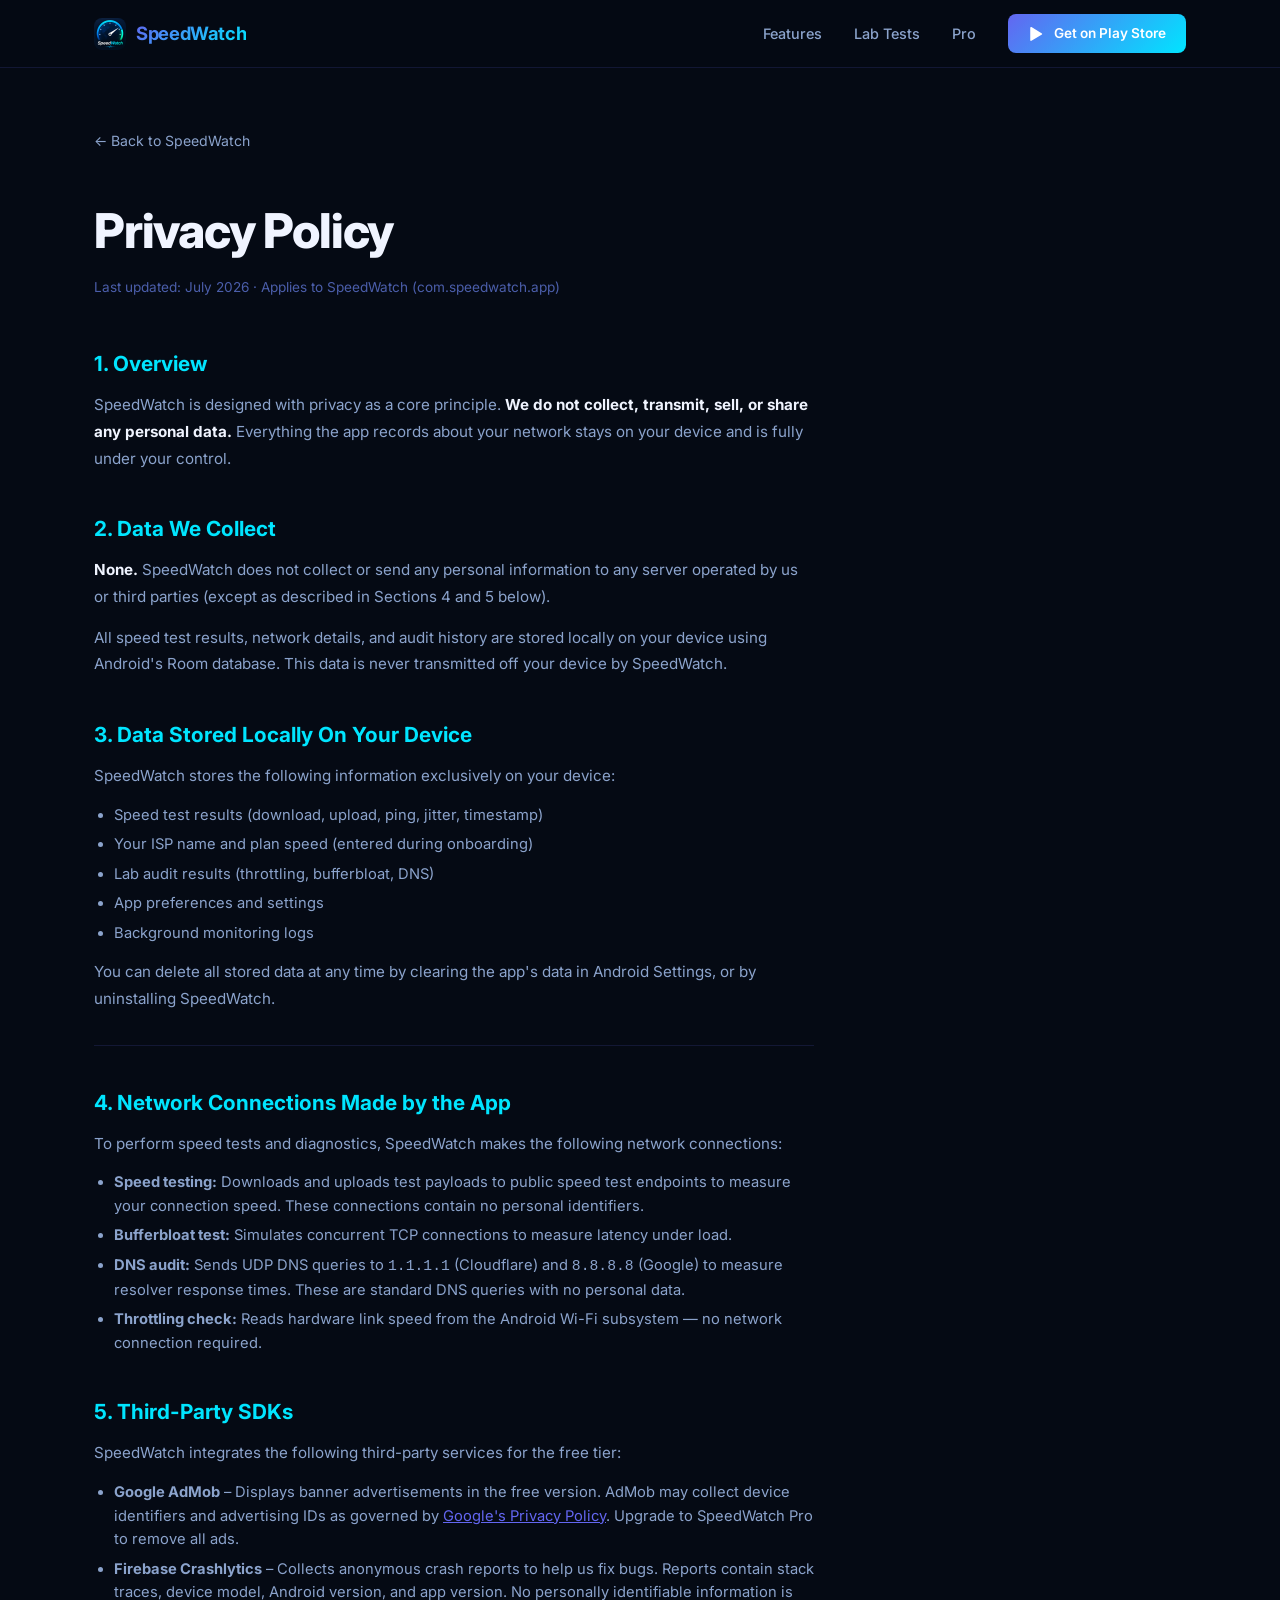
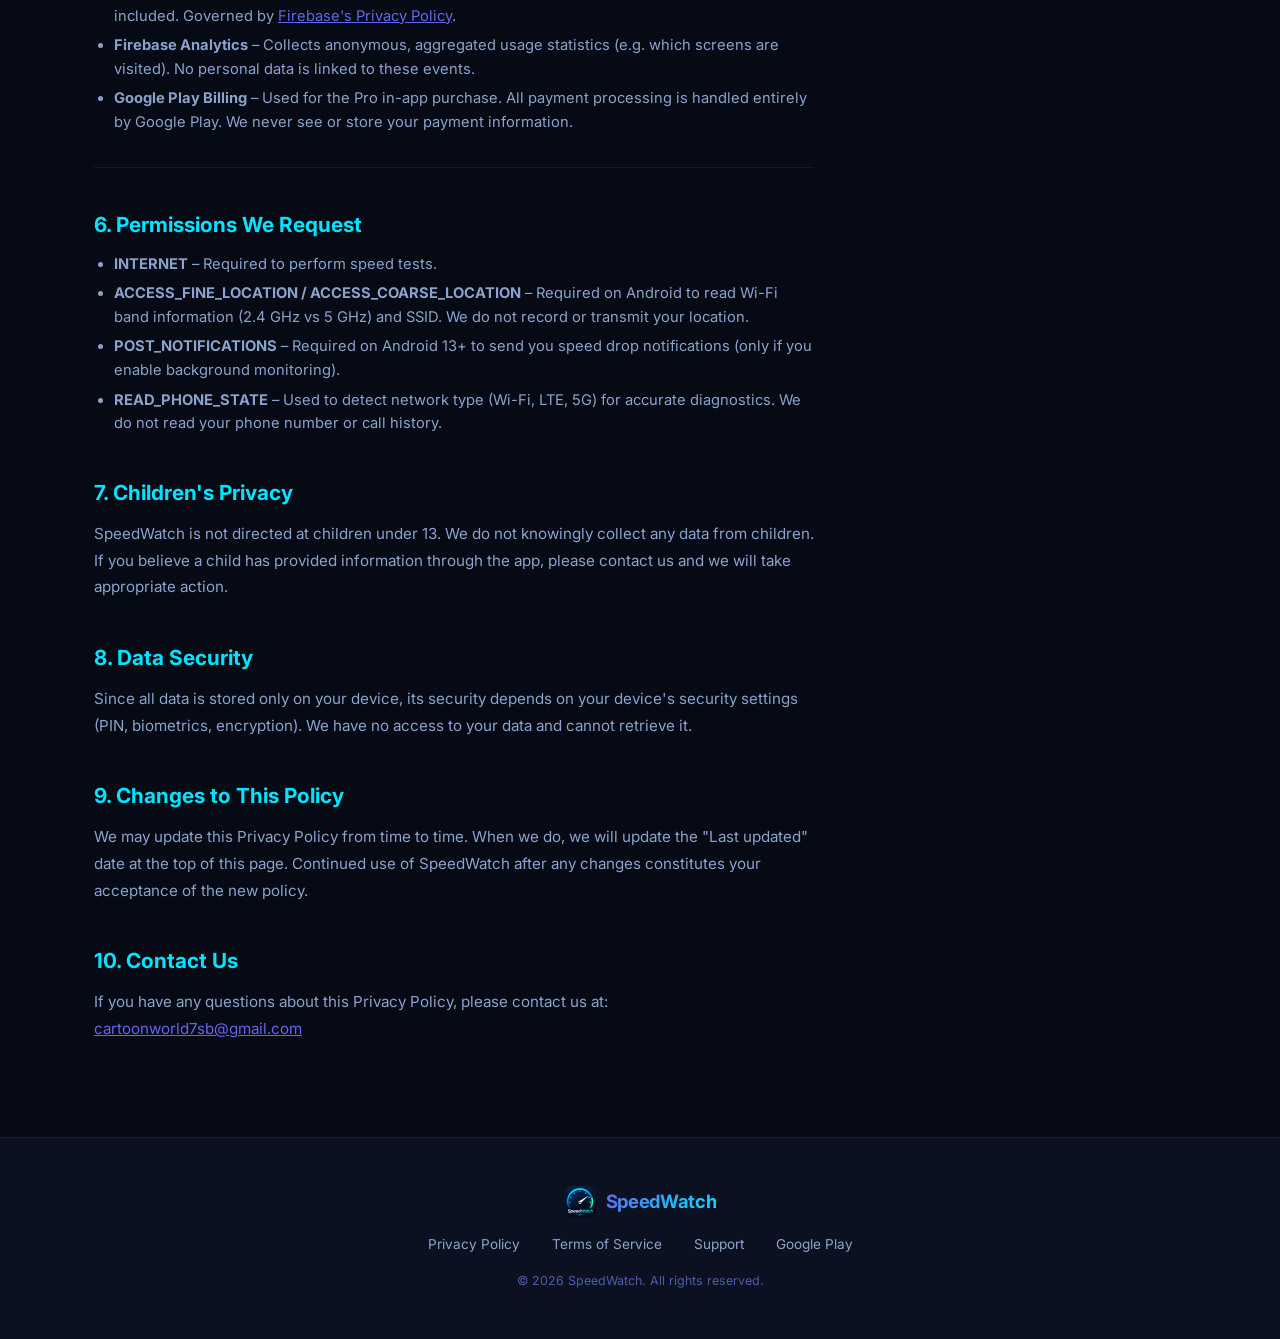
==== privacy.html @ 7759d702 "feat: initial SpeedWatch website release" ====
<!DOCTYPE html>
<html lang="en">
<head>
  <meta charset="UTF-8" />
  <meta name="viewport" content="width=device-width, initial-scale=1.0" />
  <title>Privacy Policy – SpeedWatch</title>
  <meta name="description" content="SpeedWatch Privacy Policy – learn how we handle your data (we don't collect any). All data stays on your device." />
  <link rel="icon" href="assets/icon.png" type="image/png" />
  <link rel="preconnect" href="https://fonts.googleapis.com" />
  <link rel="preconnect" href="https://fonts.gstatic.com" crossorigin />
  <link href="https://fonts.googleapis.com/css2?family=Inter:wght@300;400;500;600;700;800;900&family=Space+Grotesk:wght@400;500;600;700&display=swap" rel="stylesheet" />
  <link rel="stylesheet" href="style.css" />
  <style>
    .privacy-page { padding: calc(var(--nav-h) + 60px) 0 80px; min-height: 100vh; }
    .privacy-page h1 { font-family: var(--font-heading); font-size: clamp(2rem, 5vw, 3rem); font-weight: 800; letter-spacing: -0.025em; margin-bottom: 8px; }
    .privacy-page .meta { font-size: 0.85rem; color: var(--text-muted); margin-bottom: 48px; display: block; }
    .privacy-body { max-width: 720px; }
    .privacy-body h2 { font-family: var(--font-heading); font-size: 1.3rem; font-weight: 700; margin: 40px 0 12px; color: var(--cyan); }
    .privacy-body h2:first-child { margin-top: 0; }
    .privacy-body p { font-size: 0.95rem; color: var(--text-secondary); line-height: 1.75; margin-bottom: 14px; }
    .privacy-body ul { padding-left: 20px; margin-bottom: 14px; }
    .privacy-body ul li { font-size: 0.92rem; color: var(--text-secondary); margin-bottom: 6px; list-style: disc; line-height: 1.6; }
    .privacy-body a { color: var(--indigo); text-decoration: underline; }
    .privacy-body a:hover { color: var(--cyan); }
    .privacy-divider { height: 1px; background: var(--border); margin: 32px 0; }
    .back-link { display: inline-flex; align-items: center; gap: 8px; font-size: 0.88rem; color: var(--text-secondary); margin-bottom: 40px; transition: color var(--transition); }
    .back-link:hover { color: var(--cyan); }
  </style>
</head>
<body>

  <nav class="navbar scrolled" id="navbar">
    <div class="nav-inner">
      <a href="index.html" class="nav-brand">
        <img src="assets/icon.png" alt="SpeedWatch logo" class="nav-logo" />
        <span class="nav-wordmark">SpeedWatch</span>
      </a>
      <ul class="nav-links">
        <li><a href="index.html#features">Features</a></li>
        <li><a href="index.html#lab">Lab Tests</a></li>
        <li><a href="index.html#premium">Pro</a></li>
      </ul>
      <a href="https://play.google.com/store/apps/details?id=com.speedwatch.app" class="btn-nav-cta" target="_blank" rel="noopener">
        <svg width="18" height="18" viewBox="0 0 24 24" fill="currentColor"><path d="M3 20.5v-17c0-.83 1-1.3 1.6-.78l14 8.5c.53.32.53 1.04 0 1.36l-14 8.5c-.6.52-1.6.05-1.6-.78z"/></svg>
        Get on Play Store
      </a>
    </div>
  </nav>

  <main class="privacy-page">
    <div class="container">
      <a href="index.html" class="back-link">← Back to SpeedWatch</a>
      <div class="privacy-body">
        <h1>Privacy Policy</h1>
        <span class="meta">Last updated: July 2026 · Applies to SpeedWatch (com.speedwatch.app)</span>

        <h2>1. Overview</h2>
        <p>SpeedWatch is designed with privacy as a core principle. <strong style="color: var(--text-primary);">We do not collect, transmit, sell, or share any personal data.</strong> Everything the app records about your network stays on your device and is fully under your control.</p>

        <h2>2. Data We Collect</h2>
        <p><strong style="color: var(--text-primary);">None.</strong> SpeedWatch does not collect or send any personal information to any server operated by us or third parties (except as described in Sections 4 and 5 below).</p>
        <p>All speed test results, network details, and audit history are stored locally on your device using Android's Room database. This data is never transmitted off your device by SpeedWatch.</p>

        <h2>3. Data Stored Locally On Your Device</h2>
        <p>SpeedWatch stores the following information exclusively on your device:</p>
        <ul>
          <li>Speed test results (download, upload, ping, jitter, timestamp)</li>
          <li>Your ISP name and plan speed (entered during onboarding)</li>
          <li>Lab audit results (throttling, bufferbloat, DNS)</li>
          <li>App preferences and settings</li>
          <li>Background monitoring logs</li>
        </ul>
        <p>You can delete all stored data at any time by clearing the app's data in Android Settings, or by uninstalling SpeedWatch.</p>

        <div class="privacy-divider"></div>

        <h2>4. Network Connections Made by the App</h2>
        <p>To perform speed tests and diagnostics, SpeedWatch makes the following network connections:</p>
        <ul>
          <li><strong>Speed testing:</strong> Downloads and uploads test payloads to public speed test endpoints to measure your connection speed. These connections contain no personal identifiers.</li>
          <li><strong>Bufferbloat test:</strong> Simulates concurrent TCP connections to measure latency under load.</li>
          <li><strong>DNS audit:</strong> Sends UDP DNS queries to <code>1.1.1.1</code> (Cloudflare) and <code>8.8.8.8</code> (Google) to measure resolver response times. These are standard DNS queries with no personal data.</li>
          <li><strong>Throttling check:</strong> Reads hardware link speed from the Android Wi-Fi subsystem — no network connection required.</li>
        </ul>

        <h2>5. Third-Party SDKs</h2>
        <p>SpeedWatch integrates the following third-party services for the free tier:</p>
        <ul>
          <li><strong>Google AdMob</strong> – Displays banner advertisements in the free version. AdMob may collect device identifiers and advertising IDs as governed by <a href="https://policies.google.com/privacy" target="_blank" rel="noopener">Google's Privacy Policy</a>. Upgrade to SpeedWatch Pro to remove all ads.</li>
          <li><strong>Firebase Crashlytics</strong> – Collects anonymous crash reports to help us fix bugs. Reports contain stack traces, device model, Android version, and app version. No personally identifiable information is included. Governed by <a href="https://firebase.google.com/support/privacy" target="_blank" rel="noopener">Firebase's Privacy Policy</a>.</li>
          <li><strong>Firebase Analytics</strong> – Collects anonymous, aggregated usage statistics (e.g. which screens are visited). No personal data is linked to these events.</li>
          <li><strong>Google Play Billing</strong> – Used for the Pro in-app purchase. All payment processing is handled entirely by Google Play. We never see or store your payment information.</li>
        </ul>

        <div class="privacy-divider"></div>

        <h2>6. Permissions We Request</h2>
        <ul>
          <li><strong>INTERNET</strong> – Required to perform speed tests.</li>
          <li><strong>ACCESS_FINE_LOCATION / ACCESS_COARSE_LOCATION</strong> – Required on Android to read Wi-Fi band information (2.4 GHz vs 5 GHz) and SSID. We do not record or transmit your location.</li>
          <li><strong>POST_NOTIFICATIONS</strong> – Required on Android 13+ to send you speed drop notifications (only if you enable background monitoring).</li>
          <li><strong>READ_PHONE_STATE</strong> – Used to detect network type (Wi-Fi, LTE, 5G) for accurate diagnostics. We do not read your phone number or call history.</li>
        </ul>

        <h2>7. Children's Privacy</h2>
        <p>SpeedWatch is not directed at children under 13. We do not knowingly collect any data from children. If you believe a child has provided information through the app, please contact us and we will take appropriate action.</p>

        <h2>8. Data Security</h2>
        <p>Since all data is stored only on your device, its security depends on your device's security settings (PIN, biometrics, encryption). We have no access to your data and cannot retrieve it.</p>

        <h2>9. Changes to This Policy</h2>
        <p>We may update this Privacy Policy from time to time. When we do, we will update the "Last updated" date at the top of this page. Continued use of SpeedWatch after any changes constitutes your acceptance of the new policy.</p>

        <h2>10. Contact Us</h2>
        <p>If you have any questions about this Privacy Policy, please contact us at:<br/>
        <a href="mailto:cartoonworld7sb@gmail.com">cartoonworld7sb@gmail.com</a></p>
      </div>
    </div>
  </main>

  <footer class="footer">
    <div class="container footer-inner">
      <div class="footer-brand">
        <img src="assets/icon.png" alt="SpeedWatch logo" class="nav-logo" />
        <span class="nav-wordmark">SpeedWatch</span>
      </div>
      <nav class="footer-links" aria-label="Footer links">
        <a href="privacy.html">Privacy Policy</a>
        <a href="terms.html">Terms of Service</a>
        <a href="mailto:cartoonworld7sb@gmail.com">Support</a>
        <a href="https://play.google.com/store/apps/details?id=com.speedwatch.app" target="_blank" rel="noopener">Google Play</a>
      </nav>
      <p class="footer-copy">&copy; 2026 SpeedWatch. All rights reserved.</p>
    </div>
  </footer>

</body>
</html>
---- style.css ----
/* ===================================================
   SpeedWatch – Website Stylesheet
   Design: Dark premium, glassmorphism, neon accents
   =================================================== */

/* ── CSS Custom Properties ── */
:root {
  --bg-deep: #050A14;
  --bg-surface: #0B1120;
  --bg-card: #0F1A2E;
  --bg-card-hover: #162240;
  --border: rgba(99, 102, 241, 0.15);
  --border-hover: rgba(0, 229, 255, 0.3);

  --blue: #3B82F6;
  --indigo: #6366F1;
  --cyan: #00E5FF;
  --green: #4CAF50;
  --yellow: #F59E0B;
  --red: #EF4444;

  --text-primary: #F0F4FF;
  --text-secondary: #8BA3CC;
  --text-muted: #4B5EAA;

  --gradient-brand: linear-gradient(135deg, #6366F1, #00E5FF);
  --gradient-glow: radial-gradient(ellipse 60% 40% at 50% 0%, rgba(99,102,241,0.18) 0%, transparent 70%);

  --font-body: 'Inter', system-ui, sans-serif;
  --font-heading: 'Outfit', 'Inter', system-ui, sans-serif;

  --radius-sm: 8px;
  --radius-md: 14px;
  --radius-lg: 20px;
  --radius-xl: 28px;

  --shadow-card: 0 4px 32px rgba(0,0,0,0.5), 0 0 0 1px rgba(99,102,241,0.1);
  --shadow-glow-blue: 0 0 40px rgba(99,102,241,0.3);
  --shadow-glow-cyan: 0 0 40px rgba(0,229,255,0.2);

  --transition: 0.3s cubic-bezier(0.4, 0, 0.2, 1);

  --nav-h: 68px;
}

/* ── Reset & Base ── */
*, *::before, *::after { box-sizing: border-box; margin: 0; padding: 0; }
html { scroll-behavior: smooth; font-size: 16px; }
body {
  font-family: var(--font-body);
  background: var(--bg-deep);
  color: var(--text-primary);
  line-height: 1.6;
  overflow-x: hidden;
  -webkit-font-smoothing: antialiased;
}
img { max-width: 100%; display: block; }
a { text-decoration: none; color: inherit; }
ul { list-style: none; }
button { cursor: pointer; border: none; background: none; font: inherit; }

.container {
  width: 100%;
  max-width: 1140px;
  margin: 0 auto;
  padding: 0 24px;
}

.section { padding: 100px 0; position: relative; }

/* ── Gradient Text ── */
.gradient-text {
  background: var(--gradient-brand);
  -webkit-background-clip: text;
  -webkit-text-fill-color: transparent;
  background-clip: text;
}

/* =============================
   NAVBAR
   ============================= */
.navbar {
  position: fixed;
  top: 0; left: 0; right: 0;
  z-index: 1000;
  height: var(--nav-h);
  background: rgba(5,10,20,0.7);
  backdrop-filter: blur(20px);
  -webkit-backdrop-filter: blur(20px);
  border-bottom: 1px solid transparent;
  transition: border-color var(--transition), background var(--transition);
}
.navbar.scrolled {
  border-color: var(--border);
  background: rgba(5,10,20,0.92);
}
.nav-inner {
  max-width: 1140px;
  margin: 0 auto;
  padding: 0 24px;
  height: 100%;
  display: flex;
  align-items: center;
  gap: 32px;
}
.nav-brand {
  display: flex;
  align-items: center;
  gap: 10px;
  flex-shrink: 0;
}
.nav-logo {
  width: 32px;
  height: 32px;
  flex-shrink: 0;
  border-radius: 8px;
  object-fit: cover;
  display: block;
}
.nav-wordmark {
  font-family: var(--font-heading);
  font-weight: 700;
  font-size: 1.15rem;
  letter-spacing: -0.02em;
  background: var(--gradient-brand);
  -webkit-background-clip: text;
  -webkit-text-fill-color: transparent;
  background-clip: text;
}
.nav-links {
  display: flex;
  gap: 32px;
  align-items: center;
  margin-left: auto;
}
.nav-links a {
  font-size: 0.9rem;
  font-weight: 500;
  color: var(--text-secondary);
  transition: color var(--transition);
}
.nav-links a:hover { color: var(--text-primary); }
.btn-nav-cta {
  display: flex;
  align-items: center;
  gap: 8px;
  padding: 9px 20px;
  background: var(--gradient-brand);
  border-radius: var(--radius-sm);
  font-size: 0.85rem;
  font-weight: 600;
  color: #fff;
  flex-shrink: 0;
  transition: opacity var(--transition), box-shadow var(--transition);
}
.btn-nav-cta:hover { opacity: 0.9; box-shadow: var(--shadow-glow-blue); }
.hamburger { display: none; flex-direction: column; gap: 5px; padding: 4px; margin-left: auto; }
.hamburger span { display: block; width: 22px; height: 2px; background: var(--text-secondary); border-radius: 2px; transition: var(--transition); }
.mobile-menu {
  display: none;
  flex-direction: column;
  background: var(--bg-surface);
  padding: 16px 24px 24px;
  border-top: 1px solid var(--border);
  gap: 4px;
}
.mobile-menu a { padding: 12px 0; font-size: 1rem; color: var(--text-secondary); border-bottom: 1px solid var(--border); transition: color var(--transition); }
.mobile-menu a:last-child { border-bottom: none; }
.mobile-menu a:hover { color: var(--text-primary); }
.mobile-menu .mobile-cta { color: var(--cyan); font-weight: 600; }
.mobile-menu.open { display: flex; }

/* =============================
   HERO
   ============================= */
.hero {
  min-height: 100vh;
  display: flex;
  flex-direction: column;
  justify-content: center;
  padding-top: var(--nav-h);
  position: relative;
  overflow: hidden;
}
.hero-bg-orbs { position: absolute; inset: 0; pointer-events: none; }
.orb {
  position: absolute;
  border-radius: 50%;
  filter: blur(80px);
  opacity: 0.4;
  animation: orbFloat 8s ease-in-out infinite;
}
.orb-1 { width: 500px; height: 500px; background: radial-gradient(circle, #6366F1 0%, transparent 70%); top: -100px; left: -100px; animation-delay: 0s; }
.orb-2 { width: 400px; height: 400px; background: radial-gradient(circle, #00E5FF 0%, transparent 70%); top: 20%; right: -50px; animation-delay: -3s; }
.orb-3 { width: 300px; height: 300px; background: radial-gradient(circle, #3B82F6 0%, transparent 70%); bottom: 10%; left: 30%; animation-delay: -6s; }
@keyframes orbFloat {
  0%, 100% { transform: translateY(0) scale(1); }
  50% { transform: translateY(-30px) scale(1.05); }
}
.hero-grid-lines {
  position: absolute;
  inset: 0;
  background-image: linear-gradient(rgba(99,102,241,0.05) 1px, transparent 1px),
                    linear-gradient(90deg, rgba(99,102,241,0.05) 1px, transparent 1px);
  background-size: 60px 60px;
  mask-image: radial-gradient(ellipse 80% 80% at 50% 50%, black 0%, transparent 100%);
}
.hero-inner {
  display: grid;
  grid-template-columns: 1fr 1fr;
  gap: 60px;
  align-items: center;
  padding: 80px 24px;
}
.hero-badge {
  display: inline-flex;
  align-items: center;
  gap: 8px;
  padding: 6px 14px;
  background: rgba(99,102,241,0.12);
  border: 1px solid rgba(99,102,241,0.3);
  border-radius: 100px;
  font-size: 0.8rem;
  font-weight: 500;
  color: var(--indigo);
  margin-bottom: 20px;
}
.badge-dot {
  width: 6px; height: 6px;
  background: var(--cyan);
  border-radius: 50%;
  animation: pulse 2s ease-in-out infinite;
}
@keyframes pulse { 0%,100% { opacity: 1; } 50% { opacity: 0.4; } }
.hero-text h1 {
  font-family: var(--font-heading);
  font-size: clamp(2.5rem, 5vw, 3.8rem);
  font-weight: 800;
  line-height: 1.1;
  letter-spacing: -0.03em;
  margin-bottom: 20px;
}
.hero-sub {
  font-size: 1.05rem;
  color: var(--text-secondary);
  line-height: 1.7;
  margin-bottom: 32px;
  max-width: 520px;
}
.hero-actions {
  display: flex;
  align-items: center;
  gap: 20px;
  flex-wrap: wrap;
  margin-bottom: 40px;
}
.btn-primary {
  display: inline-flex;
  align-items: center;
  transition: var(--transition);
}
.btn-primary:hover { transform: translateY(-2px); filter: brightness(1.1); }
.play-badge { height: 52px; width: auto; }
.play-badge--large { height: 64px; }
.btn-ghost {
  display: inline-flex;
  align-items: center;
  gap: 6px;
  padding: 13px 22px;
  border: 1px solid var(--border);
  border-radius: var(--radius-sm);
  font-size: 0.9rem;
  font-weight: 500;
  color: var(--text-secondary);
  transition: var(--transition);
}
.btn-ghost:hover { border-color: var(--border-hover); color: var(--text-primary); background: rgba(0,229,255,0.04); }
.hero-stats { display: flex; align-items: center; gap: 24px; }
.stat { text-align: center; }
.stat-value { display: block; font-family: var(--font-heading); font-size: 1.6rem; font-weight: 800; background: var(--gradient-brand); -webkit-background-clip: text; -webkit-text-fill-color: transparent; background-clip: text; }
.stat-label { font-size: 0.75rem; color: var(--text-muted); }
.stat-divider { width: 1px; height: 36px; background: var(--border); }

/* Phone mockup */
.hero-visual { display: flex; justify-content: center; align-items: center; position: relative; z-index: 1; }
.phone-mockup { position: relative; display: flex; flex-direction: column; align-items: center; }
.phone-frame {
  width: 280px;
  background: var(--bg-card);
  border-radius: 36px;
  border: 2px solid rgba(99,102,241,0.25);
  padding: 16px 12px;
  box-shadow: 0 32px 80px rgba(0,0,0,0.7), 0 0 0 1px rgba(99,102,241,0.15), inset 0 1px 0 rgba(255,255,255,0.08);
  position: relative;
  z-index: 2;
  animation: phoneLevitate 5s ease-in-out infinite;
}
@keyframes phoneLevitate { 0%,100%{ transform: translateY(0); } 50%{ transform: translateY(-12px); } }
.phone-screen {
  background: #070D1C;
  border-radius: 24px;
  overflow: hidden;
  padding: 12px;
  min-height: 500px;
  display: flex;
  flex-direction: column;
  align-items: center;
}
.screen-topbar {
  display: flex;
  justify-content: space-between;
  align-items: center;
  width: 100%;
  padding: 4px 4px 12px;
}
.screen-title { font-family: var(--font-heading); font-weight: 700; font-size: 0.95rem; color: var(--text-primary); }
.screen-network-chip {
  display: flex;
  align-items: center;
  gap: 6px;
  background: rgba(76,175,80,0.1);
  border: 1px solid rgba(76,175,80,0.25);
  border-radius: 100px;
  padding: 4px 10px;
  font-size: 0.65rem;
  color: var(--green);
  width: 100%;
  margin-bottom: 8px;
}
.chip-dot { width: 5px; height: 5px; background: var(--green); border-radius: 50%; animation: pulse 2s ease-in-out infinite; }
.speedometer-wrap { position: relative; width: 200px; height: 140px; margin: 4px 0; }
.speedometer-svg { width: 100%; height: 100%; }
.speed-arc { transition: stroke-dashoffset 1.5s cubic-bezier(0.4, 0, 0.2, 1); }
.speed-readout {
  position: absolute;
  top: 55%;
  left: 50%;
  transform: translate(-50%, -50%);
  text-align: center;
}
.speed-value { display: block; font-family: var(--font-heading); font-size: 1.9rem; font-weight: 900; color: var(--text-primary); line-height: 1; }
.speed-unit { font-size: 0.65rem; color: var(--text-muted); font-weight: 500; }
.screen-metrics { display: grid; grid-template-columns: 1fr 1fr; gap: 6px; width: 100%; margin-top: 8px; }
.metric-chip {
  background: rgba(99,102,241,0.08);
  border: 1px solid var(--border);
  border-radius: var(--radius-sm);
  padding: 8px 10px;
  display: flex;
  flex-direction: column;
  gap: 2px;
}
.metric-label { font-size: 0.6rem; color: var(--text-muted); }
.metric-val { font-family: var(--font-heading); font-size: 1rem; font-weight: 700; color: var(--text-primary); }
.metric-unit { font-size: 0.55rem; color: var(--text-muted); }
.stability-badge {
  margin: 8px 0;
  padding: 4px 12px;
  background: rgba(76,175,80,0.1);
  border: 1px solid rgba(76,175,80,0.25);
  border-radius: 100px;
  font-size: 0.7rem;
  color: var(--green);
  font-weight: 600;
  align-self: center;
}
.screen-test-btn {
  margin-top: auto;
  width: 80%;
  padding: 12px;
  background: var(--gradient-brand);
  border-radius: var(--radius-sm);
  font-size: 0.8rem;
  font-weight: 700;
  color: #fff;
  letter-spacing: 0.02em;
  margin-top: 12px;
  transition: var(--transition);
}
.screen-test-btn:hover { opacity: 0.9; }
.phone-reflection {
  position: absolute;
  bottom: -40px;
  width: 200px;
  height: 40px;
  background: linear-gradient(to bottom, rgba(99,102,241,0.15), transparent);
  filter: blur(16px);
  border-radius: 50%;
  z-index: 1;
}

/* scroll hint */
.hero-scroll-hint {
  position: absolute;
  bottom: 32px;
  left: 50%;
  transform: translateX(-50%);
  display: flex;
  flex-direction: column;
  align-items: center;
  gap: 8px;
  font-size: 0.75rem;
  color: var(--text-muted);
}
.scroll-arrow {
  width: 20px;
  height: 20px;
  border-right: 2px solid var(--text-muted);
  border-bottom: 2px solid var(--text-muted);
  transform: rotate(45deg);
  animation: scrollBounce 1.5s ease-in-out infinite;
}
@keyframes scrollBounce { 0%,100%{transform:rotate(45deg) translateY(0);} 50%{transform:rotate(45deg) translateY(4px);} }

/* =============================
   SECTION HEADERS
   ============================= */
.section-header { text-align: center; margin-bottom: 64px; }
.section-tag {
  display: inline-block;
  padding: 5px 14px;
  background: rgba(99,102,241,0.1);
  border: 1px solid rgba(99,102,241,0.25);
  border-radius: 100px;
  font-size: 0.78rem;
  font-weight: 600;
  color: var(--indigo);
  letter-spacing: 0.04em;
  text-transform: uppercase;
  margin-bottom: 16px;
}
.section-header h2 {
  font-family: var(--font-heading);
  font-size: clamp(2rem, 4vw, 3rem);
  font-weight: 800;
  line-height: 1.15;
  letter-spacing: -0.025em;
  margin-bottom: 16px;
}
.section-sub {
  font-size: 1.05rem;
  color: var(--text-secondary);
  max-width: 560px;
  margin: 0 auto;
  line-height: 1.7;
}

/* =============================
   FEATURES
   ============================= */
.features { background: linear-gradient(180deg, var(--bg-deep) 0%, var(--bg-surface) 100%); }
.features-grid {
  display: grid;
  grid-template-columns: repeat(3, 1fr);
  gap: 20px;
}
.feature-card {
  background: var(--bg-card);
  border: 1px solid var(--border);
  border-radius: var(--radius-lg);
  padding: 28px;
  transition: var(--transition);
  position: relative;
  overflow: hidden;
}
.feature-card::before {
  content: '';
  position: absolute;
  inset: 0;
  background: var(--gradient-brand);
  opacity: 0;
  transition: opacity var(--transition);
  pointer-events: none;
}
.feature-card:hover { border-color: var(--border-hover); transform: translateY(-4px); box-shadow: var(--shadow-card), var(--shadow-glow-blue); }
.feature-card:hover::before { opacity: 0.03; }
.feature-card--highlight {
  grid-column: span 2;
  background: linear-gradient(135deg, rgba(99,102,241,0.08) 0%, rgba(0,229,255,0.04) 100%);
  border-color: rgba(99,102,241,0.25);
}
.feature-icon { width: 48px; height: 48px; margin-bottom: 16px; }
.feature-card h3 {
  font-family: var(--font-heading);
  font-size: 1.15rem;
  font-weight: 700;
  margin-bottom: 10px;
  color: var(--text-primary);
}
.feature-card p { font-size: 0.9rem; color: var(--text-secondary); line-height: 1.65; margin-bottom: 16px; }
.feature-bullets { display: flex; flex-direction: column; gap: 6px; }
.feature-bullets li {
  font-size: 0.82rem;
  color: var(--text-secondary);
  padding-left: 18px;
  position: relative;
}
.feature-bullets li::before { content: '→'; position: absolute; left: 0; color: var(--cyan); font-size: 0.75rem; }

/* =============================
   LAB TESTS
   ============================= */
.lab { background: var(--bg-surface); }
.lab-bg { position: absolute; inset: 0; pointer-events: none; overflow: hidden; }
.lab-orb { position: absolute; border-radius: 50%; filter: blur(100px); opacity: 0.2; }
.lab-orb-1 { width: 600px; height: 400px; background: radial-gradient(circle, #6366F1, transparent); top: -100px; right: -200px; }
.lab-orb-2 { width: 400px; height: 400px; background: radial-gradient(circle, #00E5FF, transparent); bottom: 0; left: -100px; }
.lab-cards { display: flex; flex-direction: column; gap: 24px; }
.lab-card {
  display: flex;
  gap: 28px;
  align-items: flex-start;
  background: var(--bg-card);
  border: 1px solid var(--border);
  border-radius: var(--radius-xl);
  padding: 32px;
  transition: var(--transition);
  position: relative;
  overflow: hidden;
}
.lab-card::after {
  content: '';
  position: absolute;
  top: 0; left: 0; right: 0;
  height: 2px;
  background: var(--gradient-brand);
  opacity: 0;
  transition: opacity var(--transition);
}
.lab-card:hover { border-color: var(--border-hover); transform: translateX(4px); box-shadow: var(--shadow-card); }
.lab-card:hover::after { opacity: 1; }
.lab-card-icon {
  width: 52px;
  height: 52px;
  flex-shrink: 0;
  background: rgba(99,102,241,0.08);
  border: 1px solid var(--border);
  border-radius: var(--radius-md);
  display: flex;
  align-items: center;
  justify-content: center;
  padding: 10px;
}
.lab-card-content { flex: 1; }
.lab-card-number {
  font-family: var(--font-heading);
  font-size: 0.75rem;
  font-weight: 700;
  color: var(--text-muted);
  letter-spacing: 0.1em;
  margin-bottom: 6px;
}
.lab-card h3 { font-family: var(--font-heading); font-size: 1.25rem; font-weight: 700; margin-bottom: 10px; }
.lab-card p { font-size: 0.92rem; color: var(--text-secondary); line-height: 1.7; margin-bottom: 16px; }
.lab-results { display: flex; flex-wrap: wrap; gap: 8px; }
.result-badge {
  padding: 4px 12px;
  border-radius: 100px;
  font-size: 0.75rem;
  font-weight: 600;
  border: 1px solid;
}
.result--green { background: rgba(76,175,80,0.1); border-color: rgba(76,175,80,0.3); color: var(--green); }
.result--blue { background: rgba(59,130,246,0.1); border-color: rgba(59,130,246,0.3); color: var(--blue); }
.result--yellow { background: rgba(245,158,11,0.1); border-color: rgba(245,158,11,0.3); color: var(--yellow); }
.result--red { background: rgba(239,68,68,0.1); border-color: rgba(239,68,68,0.3); color: var(--red); }
.lab-audit-note {
  display: flex;
  align-items: center;
  gap: 12px;
  margin-top: 40px;
  padding: 16px 24px;
  background: rgba(76,175,80,0.06);
  border: 1px solid rgba(76,175,80,0.2);
  border-radius: var(--radius-md);
  font-size: 0.9rem;
  color: var(--text-secondary);
}
.lab-audit-note strong { color: var(--text-primary); }

/* =============================
   PREMIUM
   ============================= */
.premium { background: linear-gradient(180deg, var(--bg-surface) 0%, var(--bg-deep) 100%); }
.pricing-cards { display: grid; grid-template-columns: repeat(3, 1fr); gap: 20px; max-width: 1060px; margin: 0 auto; }
.pricing-card {
  background: var(--bg-card);
  border: 1px solid var(--border);
  border-radius: var(--radius-xl);
  padding: 36px;
  position: relative;
  display: flex;
  flex-direction: column;
  gap: 28px;
  transition: var(--transition);
}
.pricing-card:hover { transform: translateY(-4px); box-shadow: var(--shadow-card); }
.pricing-card--pro {
  background: linear-gradient(135deg, rgba(245,158,11,0.06), rgba(239,68,68,0.06));
  border-color: rgba(245,158,11,0.3);
}
.pricing-card--pro:hover { box-shadow: 0 4px 32px rgba(0,0,0,0.5), 0 0 40px rgba(245,158,11,0.15); }
.pro-popular-badge {
  position: absolute;
  top: -14px;
  left: 50%;
  transform: translateX(-50%);
  padding: 4px 16px;
  background: linear-gradient(135deg, #F59E0B, #EF4444);
  border-radius: 100px;
  font-size: 0.72rem;
  font-weight: 700;
  color: #fff;
  white-space: nowrap;
  letter-spacing: 0.04em;
}
.pricing-header h3 { font-family: var(--font-heading); font-size: 1.4rem; font-weight: 800; margin-bottom: 8px; }
.pricing-price { margin-bottom: 8px; }
.price-prefix { font-size: 0.8rem; color: var(--text-muted); display: block; }
.price-amount { font-family: var(--font-heading); font-size: 2rem; font-weight: 900; }
.pricing-header p { font-size: 0.85rem; color: var(--text-muted); }
.pricing-features { display: flex; flex-direction: column; gap: 10px; flex: 1; }
.pricing-features li { font-size: 0.88rem; padding-left: 22px; position: relative; }
.feature-yes { color: var(--text-secondary); }
.feature-yes::before { content: '✓'; position: absolute; left: 0; color: var(--green); font-weight: 700; }
.feature-no { color: var(--text-muted); }
.feature-no::before { content: '×'; position: absolute; left: 0; color: var(--text-muted); }
.pricing-btn {
  display: block;
  text-align: center;
  padding: 14px 24px;
  border-radius: var(--radius-md);
  font-size: 0.92rem;
  font-weight: 700;
  transition: var(--transition);
  letter-spacing: 0.01em;
}
.pricing-btn--outline { border: 1px solid var(--border); color: var(--text-secondary); }
.pricing-btn--outline:hover { border-color: var(--border-hover); color: var(--text-primary); }
.pricing-btn--pro { background: linear-gradient(135deg, #F59E0B, #EF4444); color: #fff; }
.pricing-btn--pro:hover { opacity: 0.9; box-shadow: 0 0 30px rgba(245,158,11,0.3); transform: translateY(-1px); }

/* =============================
   HOW IT WORKS
   ============================= */
.how { background: var(--bg-deep); }
.steps { display: flex; align-items: flex-start; gap: 0; flex-wrap: wrap; justify-content: center; }
.step {
  display: flex;
  flex-direction: column;
  align-items: center;
  text-align: center;
  max-width: 240px;
  padding: 24px;
  flex: 1;
}
.step-number {
  width: 56px;
  height: 56px;
  background: var(--gradient-brand);
  border-radius: 50%;
  display: flex;
  align-items: center;
  justify-content: center;
  font-family: var(--font-heading);
  font-size: 1.25rem;
  font-weight: 800;
  color: #fff;
  margin-bottom: 20px;
  box-shadow: var(--shadow-glow-blue);
}
.step-content h3 { font-family: var(--font-heading); font-size: 1.05rem; font-weight: 700; margin-bottom: 8px; }
.step-content p { font-size: 0.88rem; color: var(--text-secondary); line-height: 1.65; }
.step-connector { width: 80px; height: 2px; background: linear-gradient(90deg, var(--indigo), var(--cyan)); margin-top: 28px; flex-shrink: 0; opacity: 0.4; }

/* =============================
   PRIVACY
   ============================= */
.privacy-section { background: var(--bg-surface); }
.privacy-card {
  display: flex;
  gap: 48px;
  align-items: flex-start;
  background: var(--bg-card);
  border: 1px solid var(--border);
  border-radius: var(--radius-xl);
  padding: 48px;
}
.privacy-icon { width: 80px; height: 80px; flex-shrink: 0; }
.privacy-content h2 { font-family: var(--font-heading); font-size: 1.8rem; font-weight: 800; margin-bottom: 12px; }
.privacy-content > p { font-size: 0.95rem; color: var(--text-secondary); line-height: 1.7; margin-bottom: 24px; }
.privacy-points { display: grid; grid-template-columns: 1fr 1fr; gap: 12px; }
.privacy-point { display: flex; align-items: center; gap: 10px; font-size: 0.88rem; color: var(--text-secondary); }
.pp-icon { font-size: 1.1rem; }

/* =============================
   CTA BANNER
   ============================= */
.cta-banner {
  background: linear-gradient(180deg, var(--bg-deep) 0%, var(--bg-surface) 100%);
  text-align: center;
  position: relative;
  overflow: hidden;
}
.cta-bg-orbs { position: absolute; inset: 0; pointer-events: none; }
.cta-orb { position: absolute; border-radius: 50%; filter: blur(100px); opacity: 0.25; }
.cta-orb-1 { width: 500px; height: 500px; background: radial-gradient(circle, #6366F1, transparent); top: -200px; left: -100px; }
.cta-orb-2 { width: 400px; height: 400px; background: radial-gradient(circle, #00E5FF, transparent); bottom: -100px; right: -100px; }
.cta-inner { position: relative; z-index: 1; }
.cta-inner h2 { font-family: var(--font-heading); font-size: clamp(2.2rem, 4.5vw, 3.5rem); font-weight: 900; margin-bottom: 16px; line-height: 1.1; letter-spacing: -0.03em; }
.cta-inner p { font-size: 1rem; color: var(--text-secondary); margin-bottom: 36px; }
.btn-primary--large { display: inline-flex; }
.cta-note { margin-top: 20px; font-size: 0.82rem; color: var(--text-muted); }

/* =============================
   FOOTER
   ============================= */
.footer {
  background: var(--bg-surface);
  border-top: 1px solid var(--border);
  padding: 48px 0;
}
.footer-inner { display: flex; flex-direction: column; align-items: center; gap: 16px; text-align: center; }
.footer-brand { display: flex; align-items: center; gap: 10px; }
.footer-tagline { font-size: 0.88rem; color: var(--text-muted); }
.footer-links { display: flex; gap: 32px; flex-wrap: wrap; justify-content: center; }
.footer-links a { font-size: 0.85rem; color: var(--text-secondary); transition: color var(--transition); }
.footer-links a:hover { color: var(--cyan); }
.footer-copy { font-size: 0.78rem; color: var(--text-muted); }
.footer-copy code { font-size: 0.75rem; color: var(--indigo); }

/* =============================
   ANIMATIONS ON SCROLL
   ============================= */
.reveal {
  opacity: 0;
  transform: translateY(28px);
  transition: opacity 0.6s ease, transform 0.6s ease;
}
.reveal.visible {
  opacity: 1;
  transform: translateY(0);
}

/* =============================
   RESPONSIVE
   ============================= */
@media (max-width: 960px) {
  .hero-inner { grid-template-columns: 1fr; gap: 48px; text-align: center; padding: 60px 24px; }
  .hero-text { order: 1; }
  .hero-visual { order: 2; }
  .hero-sub { margin: 0 auto 32px; }
  .hero-actions { justify-content: center; }
  .hero-stats { justify-content: center; }
  .features-grid { grid-template-columns: 1fr 1fr; }
  .feature-card--highlight { grid-column: span 2; }
  .pricing-cards { grid-template-columns: 1fr; max-width: 440px; }
  .privacy-card { flex-direction: column; gap: 24px; padding: 32px; }
  .privacy-points { grid-template-columns: 1fr; }
}
@media (max-width: 680px) {
  :root { --nav-h: 60px; }
  .section { padding: 72px 0; }
  .features-grid { grid-template-columns: 1fr; }
  .feature-card--highlight { grid-column: span 1; }
  .lab-card { flex-direction: column; gap: 16px; padding: 24px; }
  .steps { flex-direction: column; align-items: center; }
  .step-connector { width: 2px; height: 40px; background: linear-gradient(180deg, var(--indigo), var(--cyan)); margin: 0; }
  .nav-links, .btn-nav-cta { display: none; }
  .hamburger { display: flex; }
  .hero-scroll-hint { display: none; }
}
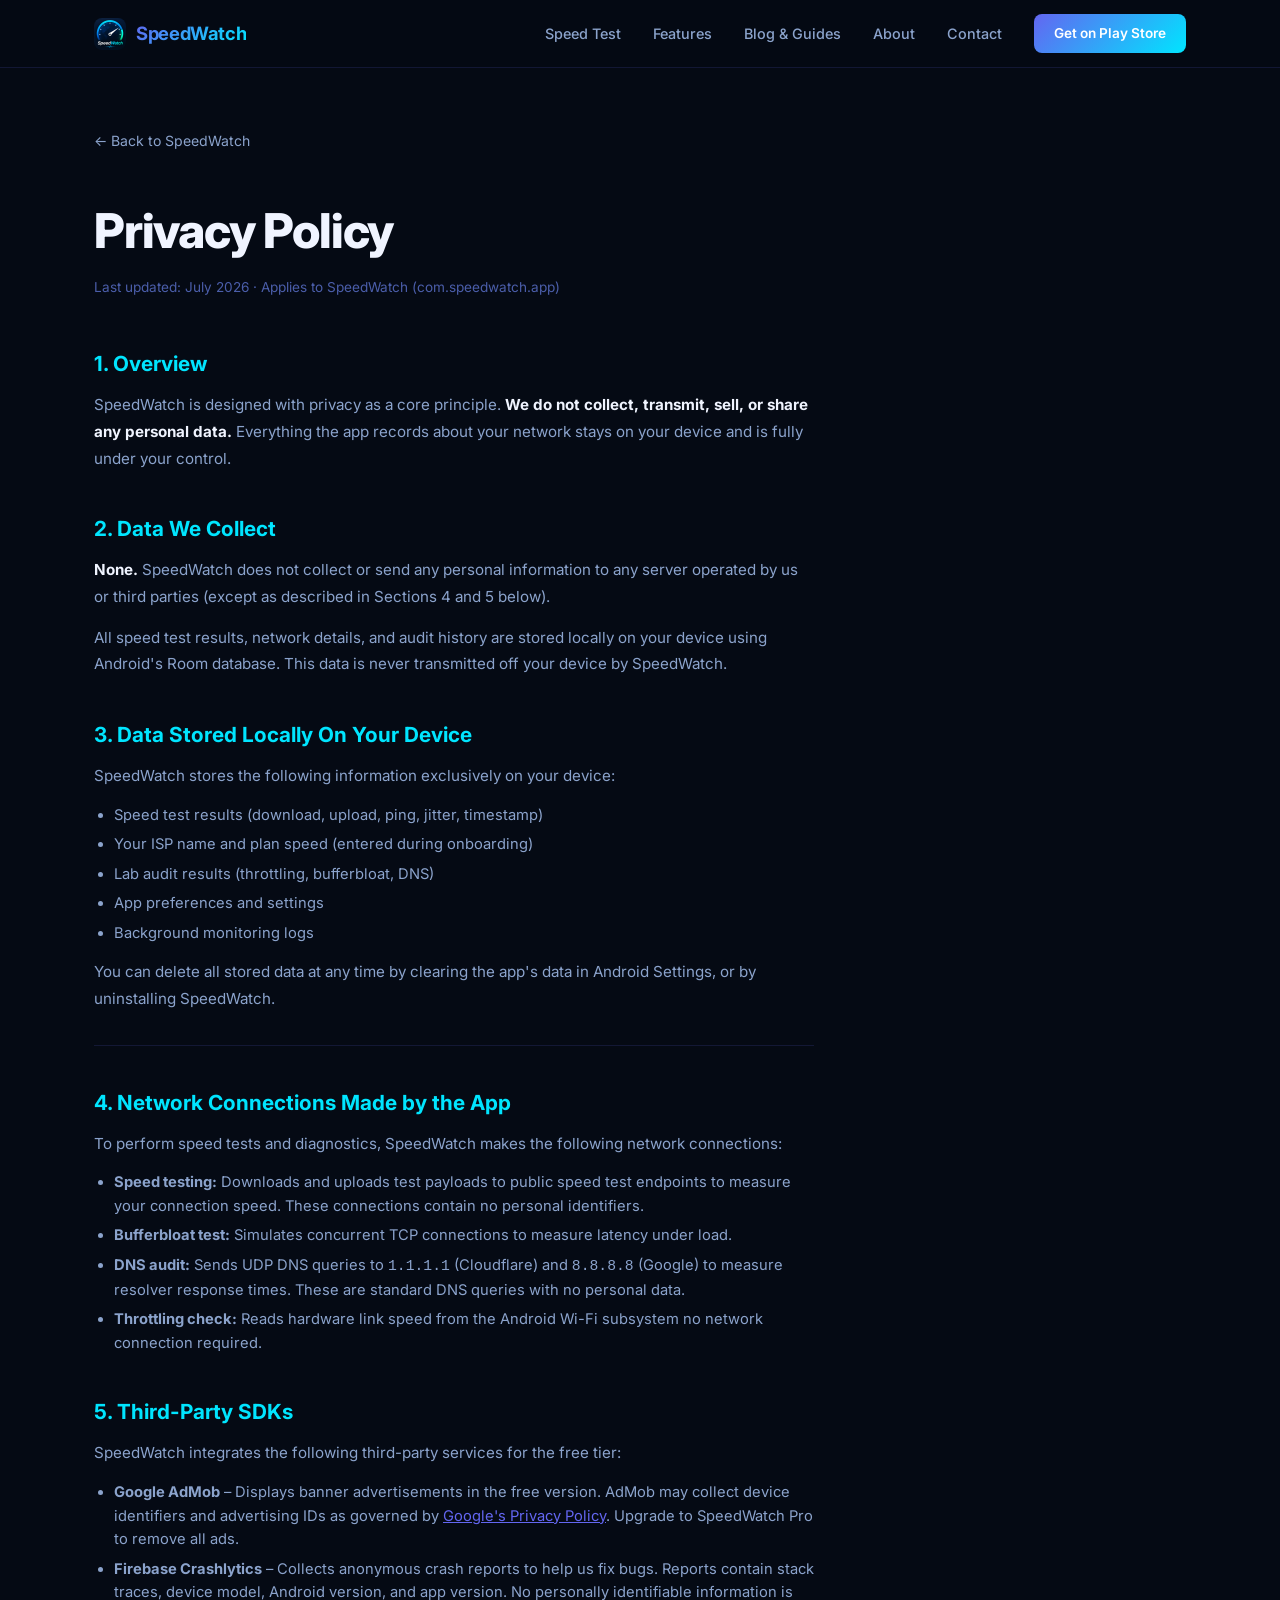
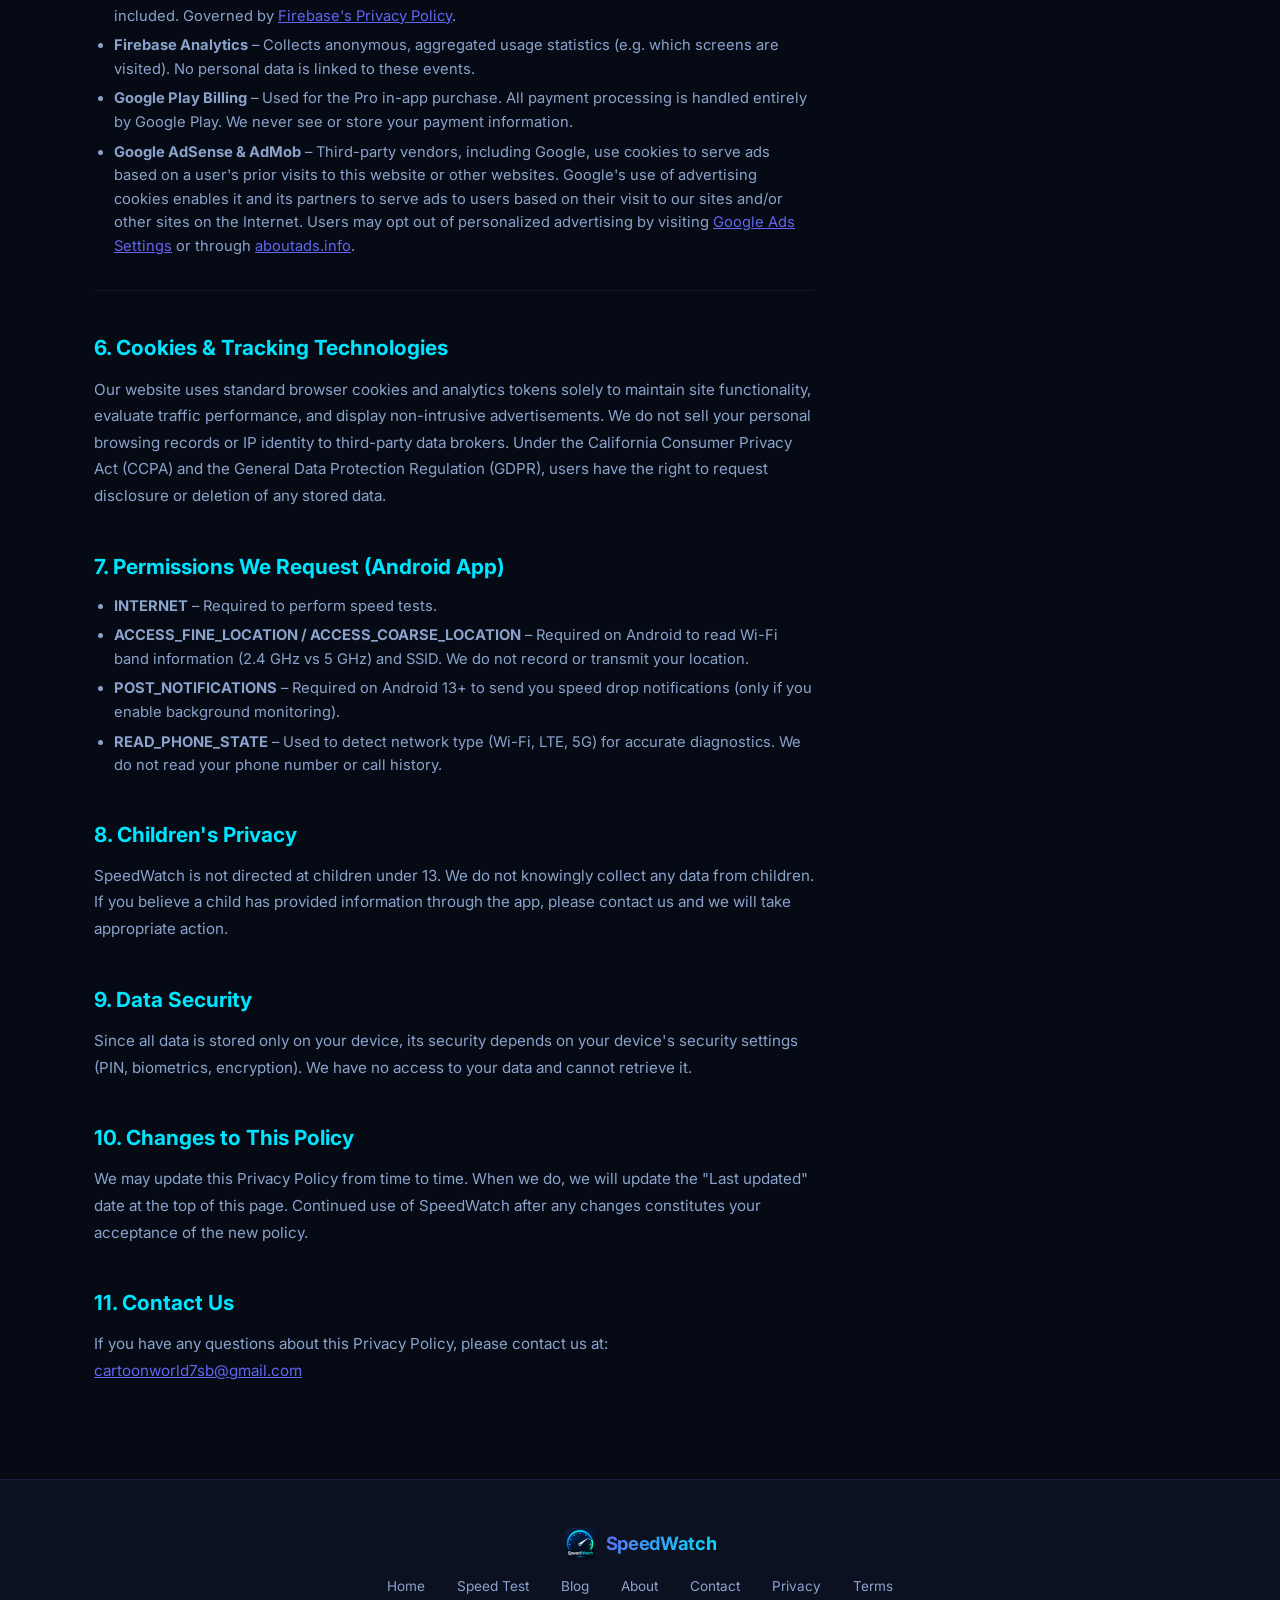
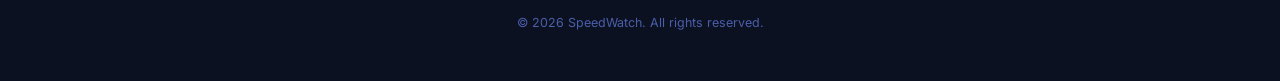
==== commit 798fab16: "feat: major SEO overhaul + speed test UI redesign + blog section - Rebuilt speed test UI to match Sp" ====
--- a/privacy.html
+++ b/privacy.html
@@ -1,47 +1,123 @@
 <!DOCTYPE html>
 <html lang="en">
+
 <head>
   <meta charset="UTF-8" />
   <meta name="viewport" content="width=device-width, initial-scale=1.0" />
   <title>Privacy Policy – SpeedWatch</title>
-  <meta name="description" content="SpeedWatch Privacy Policy – learn how we handle your data (we don't collect any). All data stays on your device." />
+  <meta name="description"
+    content="SpeedWatch Privacy Policy – learn how we handle your data (we don't collect any). All data stays on your device." />
   <link rel="icon" href="assets/icon.png" type="image/png" />
   <link rel="preconnect" href="https://fonts.googleapis.com" />
   <link rel="preconnect" href="https://fonts.gstatic.com" crossorigin />
-  <link href="https://fonts.googleapis.com/css2?family=Inter:wght@300;400;500;600;700;800;900&family=Space+Grotesk:wght@400;500;600;700&display=swap" rel="stylesheet" />
+  <link
+    href="https://fonts.googleapis.com/css2?family=Inter:wght@300;400;500;600;700;800;900&family=Space+Grotesk:wght@400;500;600;700&display=swap"
+    rel="stylesheet" />
   <link rel="stylesheet" href="style.css" />
   <style>
-    .privacy-page { padding: calc(var(--nav-h) + 60px) 0 80px; min-height: 100vh; }
-    .privacy-page h1 { font-family: var(--font-heading); font-size: clamp(2rem, 5vw, 3rem); font-weight: 800; letter-spacing: -0.025em; margin-bottom: 8px; }
-    .privacy-page .meta { font-size: 0.85rem; color: var(--text-muted); margin-bottom: 48px; display: block; }
-    .privacy-body { max-width: 720px; }
-    .privacy-body h2 { font-family: var(--font-heading); font-size: 1.3rem; font-weight: 700; margin: 40px 0 12px; color: var(--cyan); }
-    .privacy-body h2:first-child { margin-top: 0; }
-    .privacy-body p { font-size: 0.95rem; color: var(--text-secondary); line-height: 1.75; margin-bottom: 14px; }
-    .privacy-body ul { padding-left: 20px; margin-bottom: 14px; }
-    .privacy-body ul li { font-size: 0.92rem; color: var(--text-secondary); margin-bottom: 6px; list-style: disc; line-height: 1.6; }
-    .privacy-body a { color: var(--indigo); text-decoration: underline; }
-    .privacy-body a:hover { color: var(--cyan); }
-    .privacy-divider { height: 1px; background: var(--border); margin: 32px 0; }
-    .back-link { display: inline-flex; align-items: center; gap: 8px; font-size: 0.88rem; color: var(--text-secondary); margin-bottom: 40px; transition: color var(--transition); }
-    .back-link:hover { color: var(--cyan); }
+    .privacy-page {
+      padding: calc(var(--nav-h) + 60px) 0 80px;
+      min-height: 100vh;
+    }
+
+    .privacy-page h1 {
+      font-family: var(--font-heading);
+      font-size: clamp(2rem, 5vw, 3rem);
+      font-weight: 800;
+      letter-spacing: -0.025em;
+      margin-bottom: 8px;
+    }
+
+    .privacy-page .meta {
+      font-size: 0.85rem;
+      color: var(--text-muted);
+      margin-bottom: 48px;
+      display: block;
+    }
+
+    .privacy-body {
+      max-width: 720px;
+    }
+
+    .privacy-body h2 {
+      font-family: var(--font-heading);
+      font-size: 1.3rem;
+      font-weight: 700;
+      margin: 40px 0 12px;
+      color: var(--cyan);
+    }
+
+    .privacy-body h2:first-child {
+      margin-top: 0;
+    }
+
+    .privacy-body p {
+      font-size: 0.95rem;
+      color: var(--text-secondary);
+      line-height: 1.75;
+      margin-bottom: 14px;
+    }
+
+    .privacy-body ul {
+      padding-left: 20px;
+      margin-bottom: 14px;
+    }
+
+    .privacy-body ul li {
+      font-size: 0.92rem;
+      color: var(--text-secondary);
+      margin-bottom: 6px;
+      list-style: disc;
+      line-height: 1.6;
+    }
+
+    .privacy-body a {
+      color: var(--indigo);
+      text-decoration: underline;
+    }
+
+    .privacy-body a:hover {
+      color: var(--cyan);
+    }
+
+    .privacy-divider {
+      height: 1px;
+      background: var(--border);
+      margin: 32px 0;
+    }
+
+    .back-link {
+      display: inline-flex;
+      align-items: center;
+      gap: 8px;
+      font-size: 0.88rem;
+      color: var(--text-secondary);
+      margin-bottom: 40px;
+      transition: color var(--transition);
+    }
+
+    .back-link:hover {
+      color: var(--cyan);
+    }
   </style>
 </head>
+
 <body>
 
   <nav class="navbar scrolled" id="navbar">
     <div class="nav-inner">
-      <a href="index.html" class="nav-brand">
+      <a href="/" class="nav-brand">
         <img src="assets/icon.png" alt="SpeedWatch logo" class="nav-logo" />
         <span class="nav-wordmark">SpeedWatch</span>
       </a>
       <ul class="nav-links">
-        <li><a href="index.html#features">Features</a></li>
-        <li><a href="index.html#lab">Lab Tests</a></li>
-        <li><a href="index.html#premium">Pro</a></li>
+        <li><a href="/#speedtest">Speed Test</a></li>
+        <li><a href="/#features">Features</a></li>
+        <li><a href="/blog/">Blog &amp; Guides</a></li>
+        <li><a href="about.html">About</a></li>
+        <li><a href="contact.html">Contact</a></li>
       </ul>
       <a href="https://play.google.com/store/apps/details?id=com.speedwatch.app" class="btn-nav-cta" target="_blank" rel="noopener">
-        <svg width="18" height="18" viewBox="0 0 24 24" fill="currentColor"><path d="M3 20.5v-17c0-.83 1-1.3 1.6-.78l14 8.5c.53.32.53 1.04 0 1.36l-14 8.5c-.6.52-1.6.05-1.6-.78z"/></svg>
         Get on Play Store
       </a>
     </div>
@@ -55,11 +131,15 @@
         <span class="meta">Last updated: July 2026 · Applies to SpeedWatch (com.speedwatch.app)</span>
 
         <h2>1. Overview</h2>
-        <p>SpeedWatch is designed with privacy as a core principle. <strong style="color: var(--text-primary);">We do not collect, transmit, sell, or share any personal data.</strong> Everything the app records about your network stays on your device and is fully under your control.</p>
+        <p>SpeedWatch is designed with privacy as a core principle. <strong style="color: var(--text-primary);">We do
+            not collect, transmit, sell, or share any personal data.</strong> Everything the app records about your
+          network stays on your device and is fully under your control.</p>
 
         <h2>2. Data We Collect</h2>
-        <p><strong style="color: var(--text-primary);">None.</strong> SpeedWatch does not collect or send any personal information to any server operated by us or third parties (except as described in Sections 4 and 5 below).</p>
-        <p>All speed test results, network details, and audit history are stored locally on your device using Android's Room database. This data is never transmitted off your device by SpeedWatch.</p>
+        <p><strong style="color: var(--text-primary);">None.</strong> SpeedWatch does not collect or send any personal
+          information to any server operated by us or third parties (except as described in Sections 4 and 5 below).</p>
+        <p>All speed test results, network details, and audit history are stored locally on your device using Android's
+          Room database. This data is never transmitted off your device by SpeedWatch.</p>
 
         <h2>3. Data Stored Locally On Your Device</h2>
         <p>SpeedWatch stores the following information exclusively on your device:</p>
@@ -70,50 +150,79 @@
           <li>App preferences and settings</li>
           <li>Background monitoring logs</li>
         </ul>
-        <p>You can delete all stored data at any time by clearing the app's data in Android Settings, or by uninstalling SpeedWatch.</p>
+        <p>You can delete all stored data at any time by clearing the app's data in Android Settings, or by uninstalling
+          SpeedWatch.</p>
 
         <div class="privacy-divider"></div>
 
         <h2>4. Network Connections Made by the App</h2>
         <p>To perform speed tests and diagnostics, SpeedWatch makes the following network connections:</p>
         <ul>
-          <li><strong>Speed testing:</strong> Downloads and uploads test payloads to public speed test endpoints to measure your connection speed. These connections contain no personal identifiers.</li>
-          <li><strong>Bufferbloat test:</strong> Simulates concurrent TCP connections to measure latency under load.</li>
-          <li><strong>DNS audit:</strong> Sends UDP DNS queries to <code>1.1.1.1</code> (Cloudflare) and <code>8.8.8.8</code> (Google) to measure resolver response times. These are standard DNS queries with no personal data.</li>
-          <li><strong>Throttling check:</strong> Reads hardware link speed from the Android Wi-Fi subsystem — no network connection required.</li>
+          <li><strong>Speed testing:</strong> Downloads and uploads test payloads to public speed test endpoints to
+            measure your connection speed. These connections contain no personal identifiers.</li>
+          <li><strong>Bufferbloat test:</strong> Simulates concurrent TCP connections to measure latency under load.
+          </li>
+          <li><strong>DNS audit:</strong> Sends UDP DNS queries to <code>1.1.1.1</code> (Cloudflare) and
+            <code>8.8.8.8</code> (Google) to measure resolver response times. These are standard DNS queries with no
+            personal data.</li>
+          <li><strong>Throttling check:</strong> Reads hardware link speed from the Android Wi-Fi subsystem no network
+            connection required.</li>
         </ul>
 
         <h2>5. Third-Party SDKs</h2>
         <p>SpeedWatch integrates the following third-party services for the free tier:</p>
         <ul>
-          <li><strong>Google AdMob</strong> – Displays banner advertisements in the free version. AdMob may collect device identifiers and advertising IDs as governed by <a href="https://policies.google.com/privacy" target="_blank" rel="noopener">Google's Privacy Policy</a>. Upgrade to SpeedWatch Pro to remove all ads.</li>
-          <li><strong>Firebase Crashlytics</strong> – Collects anonymous crash reports to help us fix bugs. Reports contain stack traces, device model, Android version, and app version. No personally identifiable information is included. Governed by <a href="https://firebase.google.com/support/privacy" target="_blank" rel="noopener">Firebase's Privacy Policy</a>.</li>
-          <li><strong>Firebase Analytics</strong> – Collects anonymous, aggregated usage statistics (e.g. which screens are visited). No personal data is linked to these events.</li>
-          <li><strong>Google Play Billing</strong> – Used for the Pro in-app purchase. All payment processing is handled entirely by Google Play. We never see or store your payment information.</li>
+          <li><strong>Google AdMob</strong> – Displays banner advertisements in the free version. AdMob may collect
+            device identifiers and advertising IDs as governed by <a href="https://policies.google.com/privacy"
+              target="_blank" rel="noopener">Google's Privacy Policy</a>. Upgrade to SpeedWatch Pro to remove all ads.
+          </li>
+          <li><strong>Firebase Crashlytics</strong> – Collects anonymous crash reports to help us fix bugs. Reports
+            contain stack traces, device model, Android version, and app version. No personally identifiable information
+            is included. Governed by <a href="https://firebase.google.com/support/privacy" target="_blank"
+              rel="noopener">Firebase's Privacy Policy</a>.</li>
+          <li><strong>Firebase Analytics</strong> – Collects anonymous, aggregated usage statistics (e.g. which screens
+            are visited). No personal data is linked to these events.</li>
+          <li><strong>Google Play Billing</strong> – Used for the Pro in-app purchase. All payment processing is handled
+            entirely by Google Play. We never see or store your payment information.</li>
+          <li><strong>Google AdSense &amp; AdMob</strong> – Third-party vendors, including Google, use cookies to serve ads based on a user's prior visits to this website or other websites. Google's use of advertising cookies enables it and its partners to serve ads to users based on their visit to our sites and/or other sites on the Internet. Users may opt out of personalized advertising by visiting <a href="https://adssettings.google.com/" target="_blank" rel="noopener">Google Ads Settings</a> or through <a href="https://www.aboutads.info/choices/" target="_blank" rel="noopener">aboutads.info</a>.</li>
         </ul>
 
         <div class="privacy-divider"></div>
 
-        <h2>6. Permissions We Request</h2>
+        <h2>6. Cookies &amp; Tracking Technologies</h2>
+        <p>
+          Our website uses standard browser cookies and analytics tokens solely to maintain site functionality, evaluate traffic performance, and display non-intrusive advertisements. We do not sell your personal browsing records or IP identity to third-party data brokers. Under the California Consumer Privacy Act (CCPA) and the General Data Protection Regulation (GDPR), users have the right to request disclosure or deletion of any stored data.
+        </p>
+
+        <h2>7. Permissions We Request (Android App)</h2>
         <ul>
           <li><strong>INTERNET</strong> – Required to perform speed tests.</li>
-          <li><strong>ACCESS_FINE_LOCATION / ACCESS_COARSE_LOCATION</strong> – Required on Android to read Wi-Fi band information (2.4 GHz vs 5 GHz) and SSID. We do not record or transmit your location.</li>
-          <li><strong>POST_NOTIFICATIONS</strong> – Required on Android 13+ to send you speed drop notifications (only if you enable background monitoring).</li>
-          <li><strong>READ_PHONE_STATE</strong> – Used to detect network type (Wi-Fi, LTE, 5G) for accurate diagnostics. We do not read your phone number or call history.</li>
-        </ul>
-
-        <h2>7. Children's Privacy</h2>
-        <p>SpeedWatch is not directed at children under 13. We do not knowingly collect any data from children. If you believe a child has provided information through the app, please contact us and we will take appropriate action.</p>
-
-        <h2>8. Data Security</h2>
-        <p>Since all data is stored only on your device, its security depends on your device's security settings (PIN, biometrics, encryption). We have no access to your data and cannot retrieve it.</p>
-
-        <h2>9. Changes to This Policy</h2>
-        <p>We may update this Privacy Policy from time to time. When we do, we will update the "Last updated" date at the top of this page. Continued use of SpeedWatch after any changes constitutes your acceptance of the new policy.</p>
-
-        <h2>10. Contact Us</h2>
-        <p>If you have any questions about this Privacy Policy, please contact us at:<br/>
-        <a href="mailto:cartoonworld7sb@gmail.com">cartoonworld7sb@gmail.com</a></p>
+          <li><strong>ACCESS_FINE_LOCATION / ACCESS_COARSE_LOCATION</strong> – Required on Android to read Wi-Fi band
+            information (2.4 GHz vs 5 GHz) and SSID. We do not record or transmit your location.</li>
+          <li><strong>POST_NOTIFICATIONS</strong> – Required on Android 13+ to send you speed drop notifications (only
+            if you enable background monitoring).</li>
+          <li><strong>READ_PHONE_STATE</strong> – Used to detect network type (Wi-Fi, LTE, 5G) for accurate diagnostics.
+            We do not read your phone number or call history.</li>
+        </ul>
+
+        <h2>8. Children's Privacy</h2>
+        <p>SpeedWatch is not directed at children under 13. We do not knowingly collect any data from children. If you
+          believe a child has provided information through the app, please contact us and we will take appropriate
+          action.</p>
+
+        <h2>9. Data Security</h2>
+        <p>Since all data is stored only on your device, its security depends on your device's security settings (PIN,
+          biometrics, encryption). We have no access to your data and cannot retrieve it.</p>
+
+        <h2>10. Changes to This Policy</h2>
+        <p>We may update this Privacy Policy from time to time. When we do, we will update the "Last updated" date at
+          the top of this page. Continued use of SpeedWatch after any changes constitutes your acceptance of the new
+          policy.</p>
+
+        <h2>11. Contact Us</h2>
+        <p>If you have any questions about this Privacy Policy, please contact us at:<br />
+          <a href="mailto:cartoonworld7sb@gmail.com">cartoonworld7sb@gmail.com</a>
+        </p>
       </div>
     </div>
   </main>
@@ -125,14 +234,18 @@
         <span class="nav-wordmark">SpeedWatch</span>
       </div>
       <nav class="footer-links" aria-label="Footer links">
-        <a href="privacy.html">Privacy Policy</a>
-        <a href="terms.html">Terms of Service</a>
-        <a href="mailto:cartoonworld7sb@gmail.com">Support</a>
-        <a href="https://play.google.com/store/apps/details?id=com.speedwatch.app" target="_blank" rel="noopener">Google Play</a>
+        <a href="/">Home</a>
+        <a href="/#speedtest">Speed Test</a>
+        <a href="/blog/">Blog</a>
+        <a href="about.html">About</a>
+        <a href="contact.html">Contact</a>
+        <a href="privacy.html">Privacy</a>
+        <a href="terms.html">Terms</a>
       </nav>
       <p class="footer-copy">&copy; 2026 SpeedWatch. All rights reserved.</p>
     </div>
   </footer>
 
 </body>
-</html>
+
+</html>
--- a/style.css
+++ b/style.css
@@ -743,6 +743,756 @@
 }
 
 /* =============================
+   SPEEDTEST.NET-STYLE GAUGE & TELEMETRY
+   ===/* ===== SPEEDTEST.NET-STYLE HERO ENGINE ===== */
+.speedtest-section {
+  padding: calc(var(--nav-h) + 24px) 0 60px;
+  position: relative;
+  background: radial-gradient(circle at 50% 25%, rgba(0, 229, 255, 0.09) 0%, transparent 60%);
+}
+
+.speedtest-arena {
+  display: flex;
+  flex-direction: column;
+  align-items: center;
+  text-align: center;
+  position: relative;
+  z-index: 2;
+  max-width: 900px;
+}
+
+.speedtest-header {
+  margin-bottom: 20px;
+}
+
+/* ── Top 3-Metrics Display (Ping, Download, Upload) ── */
+.speedtest-top-metrics {
+  display: grid;
+  grid-template-columns: repeat(3, 1fr);
+  gap: 16px;
+  width: 100%;
+  max-width: 760px;
+  margin: 0 auto 28px;
+}
+
+.metric-card {
+  background: rgba(11, 17, 32, 0.7);
+  border: 1px solid var(--border);
+  border-radius: var(--radius-md);
+  padding: 16px 20px;
+  text-align: left;
+  position: relative;
+  overflow: hidden;
+  backdrop-filter: blur(12px);
+  -webkit-backdrop-filter: blur(12px);
+  transition: all 0.25s ease;
+}
+
+.metric-card.is-active {
+  border-color: var(--cyan);
+  box-shadow: 0 0 24px rgba(0, 229, 255, 0.25), inset 0 0 12px rgba(0, 229, 255, 0.1);
+  background: rgba(15, 26, 46, 0.85);
+}
+
+.metric-card-label {
+  font-size: 0.78rem;
+  font-weight: 700;
+  color: var(--text-muted);
+  letter-spacing: 0.08em;
+  text-transform: uppercase;
+  display: flex;
+  align-items: center;
+  gap: 6px;
+  margin-bottom: 4px;
+}
+
+.metric-card-val {
+  font-family: var(--font-heading);
+  font-size: 2.1rem;
+  font-weight: 800;
+  color: #fff;
+  line-height: 1.1;
+  letter-spacing: -0.02em;
+}
+
+.metric-unit {
+  font-size: 0.9rem;
+  font-weight: 600;
+  color: var(--text-muted);
+  margin-left: 2px;
+}
+
+.metric-card-sub {
+  font-size: 0.8rem;
+  color: var(--text-secondary);
+  margin-top: 4px;
+}
+
+.metric-card-sub strong {
+  color: var(--cyan);
+}
+
+.metric-progress-line {
+  height: 3px;
+  background: rgba(255, 255, 255, 0.08);
+  border-radius: 2px;
+  margin-top: 8px;
+  overflow: hidden;
+}
+
+.metric-progress-fill {
+  height: 100%;
+  width: 0%;
+  background: linear-gradient(90deg, var(--indigo), var(--cyan));
+  transition: width 0.2s ease;
+}
+
+#metric-upload-card .metric-progress-fill {
+  background: linear-gradient(90deg, var(--cyan), #10B981);
+}
+
+/* ── Speedometer Dial (400x400) ── */
+.gauge-wrapper {
+  position: relative;
+  width: 380px;
+  height: 380px;
+  max-width: min(380px, 92vw);
+  max-height: min(380px, 92vw);
+  margin: 0 auto 16px;
+  display: flex;
+  align-items: center;
+  justify-content: center;
+}
+
+.gauge-svg {
+  width: 100%;
+  height: 100%;
+  overflow: visible;
+}
+
+.gauge-outer-ring {
+  fill: none;
+  stroke: rgba(0, 229, 255, 0.08);
+  stroke-width: 1;
+}
+
+.gauge-track {
+  fill: none;
+  stroke: rgba(255, 255, 255, 0.08);
+  stroke-width: 14;
+  stroke-linecap: round;
+}
+
+.gauge-arc {
+  fill: none;
+  stroke: url(#cyan-indigo-gradient);
+  stroke-width: 14;
+  stroke-linecap: round;
+  transition: stroke-dashoffset 0.14s linear;
+  filter: drop-shadow(0 0 14px rgba(0, 229, 255, 0.7));
+}
+
+.gauge-tick-line {
+  stroke: rgba(255, 255, 255, 0.35);
+  stroke-width: 2;
+  stroke-linecap: round;
+}
+
+.gauge-ticks text {
+  fill: rgba(255, 255, 255, 0.65);
+  font-family: var(--font-heading);
+  font-size: 13px;
+  font-weight: 700;
+  text-anchor: middle;
+  dominant-baseline: central;
+}
+
+.gauge-needle {
+  transform-origin: 200px 200px;
+  transform: rotate(-135deg);
+  transition: transform 0.12s cubic-bezier(0.1, 0.8, 0.2, 1);
+}
+
+.gauge-hub {
+  fill: #060B16;
+  stroke: var(--cyan);
+  stroke-width: 3.5;
+  filter: drop-shadow(0 0 8px rgba(0, 229, 255, 0.5));
+}
+
+/* ── Center "GO" Button ── */
+.btn-speedtest-go {
+  position: absolute;
+  top: 50%;
+  left: 50%;
+  transform: translate(-50%, -50%);
+  width: 160px;
+  height: 160px;
+  border-radius: 50%;
+  background: radial-gradient(circle, #0F1D36 0%, #060B16 100%);
+  border: 2px solid var(--cyan);
+  box-shadow: 0 0 35px rgba(0, 229, 255, 0.35), inset 0 0 20px rgba(0, 229, 255, 0.15);
+  display: flex;
+  align-items: center;
+  justify-content: center;
+  cursor: pointer;
+  z-index: 10;
+  transition: all 0.3s cubic-bezier(0.34, 1.56, 0.64, 1);
+  text-decoration: none;
+}
+
+.btn-speedtest-go .go-text {
+  font-family: var(--font-heading);
+  font-size: 2.8rem;
+  font-weight: 900;
+  letter-spacing: 0.04em;
+  color: #fff;
+  text-shadow: 0 0 16px rgba(0, 229, 255, 0.8);
+  transition: transform 0.2s ease;
+}
+
+.btn-speedtest-go:hover {
+  transform: translate(-50%, -50%) scale(1.08);
+  box-shadow: 0 0 60px rgba(0, 229, 255, 0.7), inset 0 0 30px rgba(0, 229, 255, 0.35);
+  border-color: #fff;
+}
+
+.btn-speedtest-go:hover .go-text {
+  transform: scale(1.06);
+}
+
+.btn-speedtest-go.is-hidden {
+  opacity: 0;
+  pointer-events: none;
+  transform: translate(-50%, -50%) scale(0.85);
+  visibility: hidden;
+}
+
+/* ── Central Digital Readout (Testing State) ── */
+.gauge-center-readout {
+  position: absolute;
+  top: 66%;
+  left: 50%;
+  transform: translate(-50%, -50%);
+  display: flex;
+  flex-direction: column;
+  align-items: center;
+  justify-content: center;
+  pointer-events: none;
+  z-index: 4;
+}
+
+.gauge-digital-speed {
+  font-family: var(--font-heading);
+  font-size: 3.6rem;
+  font-weight: 900;
+  line-height: 1;
+  color: #fff;
+  letter-spacing: -0.04em;
+  text-shadow: 0 0 28px rgba(0, 229, 255, 0.5);
+}
+
+.gauge-digital-unit {
+  font-size: 0.95rem;
+  font-weight: 700;
+  color: var(--cyan);
+  text-transform: uppercase;
+  letter-spacing: 0.1em;
+  margin-top: 2px;
+}
+
+.test-phase-badge {
+  display: inline-block;
+  font-size: 0.8rem;
+  color: var(--text-secondary);
+  background: rgba(15, 26, 46, 0.75);
+  border: 1px solid var(--border);
+  padding: 4px 14px;
+  border-radius: 20px;
+  margin-top: 8px;
+  font-weight: 600;
+  letter-spacing: 0.04em;
+}
+
+/* ── Live Sparkline Waveform ── */
+.sparkline-container {
+  width: 100%;
+  max-width: 480px;
+  height: 56px;
+  background: rgba(11, 17, 32, 0.5);
+  border: 1px solid var(--border);
+  border-radius: var(--radius-md);
+  margin: 10px auto 20px;
+  overflow: hidden;
+  position: relative;
+}
+
+#speed-sparkline-canvas {
+  width: 100%;
+  height: 100%;
+  display: block;
+}
+
+/* ── Telemetry Info Bar (Client ISP, Server, IP) ── */
+.speedtest-telemetry-bar {
+  display: flex;
+  align-items: center;
+  justify-content: center;
+  gap: 24px;
+  flex-wrap: wrap;
+  background: rgba(15, 26, 46, 0.65);
+  border: 1px solid var(--border);
+  border-radius: var(--radius-xl);
+  padding: 10px 24px;
+  margin-bottom: 28px;
+  backdrop-filter: blur(16px);
+  -webkit-backdrop-filter: blur(16px);
+}
+
+.telemetry-item {
+  display: flex;
+  align-items: center;
+  gap: 8px;
+  font-size: 0.88rem;
+  color: var(--text-secondary);
+}
+
+.telemetry-item strong {
+  color: var(--text-primary);
+  font-weight: 600;
+}
+
+.telemetry-item svg {
+  color: var(--cyan);
+  flex-shrink: 0;
+}
+
+.telemetry-dot {
+  width: 8px;
+  height: 8px;
+  border-radius: 50%;
+  background: #10B981;
+  box-shadow: 0 0 10px #10B981;
+  display: inline-block;
+}
+
+/* ── Speed Test Results Summary Card ── */
+.speedtest-results-card {
+  width: 100%;
+  max-width: 760px;
+  background: linear-gradient(145deg, rgba(15, 26, 46, 0.95), rgba(11, 17, 32, 0.95));
+  border: 1px solid rgba(0, 229, 255, 0.3);
+  border-radius: var(--radius-lg);
+  padding: 32px;
+  margin: 0 auto 36px;
+  box-shadow: 0 16px 48px rgba(0, 0, 0, 0.6), 0 0 32px rgba(0, 229, 255, 0.15);
+  text-align: left;
+  animation: fadeInCard 0.4s cubic-bezier(0.16, 1, 0.3, 1) forwards;
+}
+
+@keyframes fadeInCard {
+  from {
+    opacity: 0;
+    transform: translateY(16px);
+  }
+  to {
+    opacity: 1;
+    transform: translateY(0);
+  }
+}
+
+.speedtest-results-card.is-hidden {
+  display: none;
+}
+
+.result-card-header {
+  display: flex;
+  justify-content: space-between;
+  align-items: center;
+  border-bottom: 1px solid var(--border);
+  padding-bottom: 18px;
+  margin-bottom: 20px;
+  flex-wrap: wrap;
+  gap: 16px;
+}
+
+.result-card-title {
+  font-family: var(--font-heading);
+  font-size: 1.4rem;
+  font-weight: 700;
+  color: #fff;
+}
+
+.result-grade-badge {
+  display: inline-flex;
+  align-items: center;
+  gap: 8px;
+  background: rgba(0, 229, 255, 0.12);
+  border: 1px solid var(--cyan);
+  border-radius: 20px;
+  padding: 6px 16px;
+}
+
+.badge-grade {
+  font-family: var(--font-heading);
+  font-size: 1.2rem;
+  font-weight: 900;
+  color: var(--cyan);
+}
+
+.badge-label {
+  font-size: 0.85rem;
+  color: var(--text-primary);
+  font-weight: 600;
+}
+
+/* ── Result Metrics Summary Grid ── */
+.result-metrics-summary {
+  display: grid;
+  grid-template-columns: repeat(4, 1fr);
+  gap: 12px;
+  background: rgba(11, 17, 32, 0.65);
+  border: 1px solid var(--border);
+  border-radius: var(--radius-md);
+  padding: 18px 12px;
+  margin: 20px 0;
+}
+
+.result-metric-item {
+  text-align: center;
+  padding: 4px;
+}
+
+.result-metric-label {
+  font-size: 0.76rem;
+  font-weight: 700;
+  text-transform: uppercase;
+  color: var(--text-muted);
+  letter-spacing: 0.08em;
+  display: block;
+  margin-bottom: 4px;
+}
+
+.result-metric-value {
+  font-family: var(--font-heading);
+  font-size: 1.6rem;
+  font-weight: 800;
+  color: #fff;
+  line-height: 1.1;
+}
+
+.result-metric-value small {
+  font-size: 0.8rem;
+  font-weight: 600;
+  color: var(--text-muted);
+}
+
+.result-actions {
+  display: flex;
+  gap: 12px;
+  margin-top: 24px;
+  flex-wrap: wrap;
+}
+
+/* ── App Conversion Banner (Website to Android App) ── */
+.app-conversion-box {
+  background: linear-gradient(135deg, rgba(99, 102, 241, 0.15), rgba(0, 229, 255, 0.15));
+  border: 1px solid rgba(0, 229, 255, 0.35);
+  border-radius: var(--radius-lg);
+  padding: 28px 32px;
+  margin: 32px auto 0;
+  display: flex;
+  align-items: center;
+  justify-content: space-between;
+  gap: 24px;
+  width: 100%;
+  max-width: 820px;
+  backdrop-filter: blur(14px);
+}
+
+.app-conversion-content h4 {
+  font-family: var(--font-heading);
+  font-size: 1.25rem;
+  font-weight: 700;
+  color: #fff;
+  margin-bottom: 6px;
+}
+
+.app-conversion-content p {
+  font-size: 0.92rem;
+  color: var(--text-secondary);
+  line-height: 1.5;
+}
+
+.app-conversion-cta {
+  display: flex;
+  align-items: center;
+  gap: 16px;
+  flex-shrink: 0;
+}
+
+.qr-code-box {
+  background: #fff;
+  padding: 6px;
+  border-radius: 8px;
+  width: 64px;
+  height: 64px;
+  display: flex;
+  align-items: center;
+  justify-content: center;
+}
+
+.qr-code-box img {
+  width: 100%;
+  height: 100%;
+}
+
+/* =============================
+   ADSENSE READY RESPONSIVE AD UNITS
+   ============================= */
+.ad-slot-container {
+  width: 100%;
+  display: flex;
+  flex-direction: column;
+  align-items: center;
+  justify-content: center;
+  margin: 32px 0;
+  position: relative;
+  z-index: 1;
+}
+
+.ad-label {
+  font-size: 0.68rem;
+  text-transform: uppercase;
+  letter-spacing: 0.1em;
+  color: var(--text-muted);
+  margin-bottom: 6px;
+}
+
+.ad-box {
+  background: rgba(11, 17, 32, 0.45);
+  border: 1px dashed rgba(99, 102, 241, 0.25);
+  border-radius: var(--radius-sm);
+  display: flex;
+  align-items: center;
+  justify-content: center;
+  text-align: center;
+  color: var(--text-muted);
+  font-size: 0.85rem;
+  transition: border-color var(--transition);
+  overflow: hidden;
+}
+
+.ad-leaderboard {
+  width: 100%;
+  max-width: 728px;
+  min-height: 90px;
+}
+
+.ad-rectangle {
+  width: 100%;
+  max-width: 336px;
+  min-height: 280px;
+}
+
+/* =============================
+   SEO FAQ ACCORDION
+   ============================= */
+.faq-section {
+  padding: 80px 0;
+  background: var(--bg-surface);
+}
+
+.faq-list {
+  max-width: 820px;
+  margin: 0 auto;
+  display: flex;
+  flex-direction: column;
+  gap: 16px;
+}
+
+.faq-item {
+  background: var(--bg-card);
+  border: 1px solid var(--border);
+  border-radius: var(--radius-md);
+  overflow: hidden;
+  transition: border-color var(--transition);
+}
+
+.faq-item.active {
+  border-color: var(--cyan);
+}
+
+.faq-question {
+  width: 100%;
+  padding: 20px 24px;
+  display: flex;
+  justify-content: space-between;
+  align-items: center;
+  text-align: left;
+  font-family: var(--font-heading);
+  font-size: 1.08rem;
+  font-weight: 600;
+  color: var(--text-primary);
+  background: none;
+  cursor: pointer;
+}
+
+.faq-question svg {
+  color: var(--cyan);
+  transition: transform 0.3s ease;
+  flex-shrink: 0;
+}
+
+.faq-item.active .faq-question svg {
+  transform: rotate(180deg);
+}
+
+.faq-answer {
+  display: none;
+  padding: 0 24px 20px;
+  font-size: 0.95rem;
+  color: var(--text-secondary);
+  line-height: 1.7;
+}
+
+.faq-item.active .faq-answer {
+  display: block;
+}
+
+/* =============================
+   BLOG ENGINE STYLES
+   ============================= */
+.blog-hero {
+  padding: calc(var(--nav-h) + 60px) 0 50px;
+  text-align: center;
+  background: radial-gradient(ellipse at 50% 0%, rgba(99, 102, 241, 0.15), transparent 70%);
+}
+
+.blog-grid {
+  display: grid;
+  grid-template-columns: repeat(auto-fill, minmax(320px, 1fr));
+  gap: 28px;
+  margin: 40px 0 80px;
+}
+
+.blog-card {
+  background: var(--bg-card);
+  border: 1px solid var(--border);
+  border-radius: var(--radius-lg);
+  overflow: hidden;
+  display: flex;
+  flex-direction: column;
+  transition: transform var(--transition), border-color var(--transition), box-shadow var(--transition);
+}
+
+.blog-card:hover {
+  transform: translateY(-4px);
+  border-color: var(--cyan);
+  box-shadow: var(--shadow-card);
+}
+
+.blog-card-body {
+  padding: 24px;
+  display: flex;
+  flex-direction: column;
+  flex-grow: 1;
+}
+
+.blog-card-tag {
+  display: inline-block;
+  font-size: 0.75rem;
+  font-weight: 700;
+  color: var(--cyan);
+  background: rgba(0, 229, 255, 0.1);
+  padding: 4px 10px;
+  border-radius: 6px;
+  margin-bottom: 12px;
+  align-self: flex-start;
+  text-transform: uppercase;
+}
+
+.blog-card-title {
+  font-family: var(--font-heading);
+  font-size: 1.25rem;
+  font-weight: 700;
+  line-height: 1.4;
+  margin-bottom: 12px;
+  color: var(--text-primary);
+}
+
+.blog-card-excerpt {
+  font-size: 0.9rem;
+  color: var(--text-secondary);
+  line-height: 1.6;
+  margin-bottom: 20px;
+  flex-grow: 1;
+}
+
+.blog-card-meta {
+  display: flex;
+  justify-content: space-between;
+  align-items: center;
+  font-size: 0.8rem;
+  color: var(--text-muted);
+  border-top: 1px solid rgba(255, 255, 255, 0.06);
+  padding-top: 14px;
+}
+
+/* ── Article Content Page ── */
+.article-header {
+  padding: calc(var(--nav-h) + 48px) 0 32px;
+  max-width: 800px;
+  margin: 0 auto;
+}
+
+.article-content {
+  max-width: 800px;
+  margin: 0 auto 80px;
+  font-size: 1.05rem;
+  line-height: 1.8;
+  color: var(--text-secondary);
+}
+
+.article-content h2 {
+  font-family: var(--font-heading);
+  font-size: 1.65rem;
+  font-weight: 700;
+  color: #fff;
+  margin: 48px 0 16px;
+}
+
+.article-content h3 {
+  font-family: var(--font-heading);
+  font-size: 1.25rem;
+  font-weight: 600;
+  color: var(--text-primary);
+  margin: 32px 0 12px;
+}
+
+.article-content p {
+  margin-bottom: 20px;
+}
+
+.article-content ul, .article-content ol {
+  margin-bottom: 24px;
+  padding-left: 24px;
+}
+
+.article-content li {
+  margin-bottom: 10px;
+  list-style-type: disc;
+}
+
+.article-callout {
+  background: rgba(15, 26, 46, 0.8);
+  border-left: 4px solid var(--cyan);
+  border-radius: 0 var(--radius-md) var(--radius-md) 0;
+  padding: 20px 24px;
+  margin: 32px 0;
+}
+
+/* =============================
    RESPONSIVE
    ============================= */
 @media (max-width: 960px) {
@@ -757,7 +1507,11 @@
   .pricing-cards { grid-template-columns: 1fr; max-width: 440px; }
   .privacy-card { flex-direction: column; gap: 24px; padding: 32px; }
   .privacy-points { grid-template-columns: 1fr; }
-}
+  .live-metrics-grid { grid-template-columns: 1fr 1fr; }
+  .app-conversion-box { flex-direction: column; text-align: center; }
+  .app-conversion-cta { flex-direction: column; }
+}
+
 @media (max-width: 680px) {
   :root { --nav-h: 60px; }
   .section { padding: 72px 0; }
@@ -769,4 +1523,9 @@
   .nav-links, .btn-nav-cta { display: none; }
   .hamburger { display: flex; }
   .hero-scroll-hint { display: none; }
-}
+  .live-metrics-grid { grid-template-columns: 1fr 1fr; gap: 10px; }
+  .gauge-wrapper { width: 270px; height: 270px; }
+  .btn-speedtest-go { width: 120px; height: 120px; font-size: 1.6rem; }
+  .gauge-digital-speed { font-size: 2.6rem; }
+}
+
